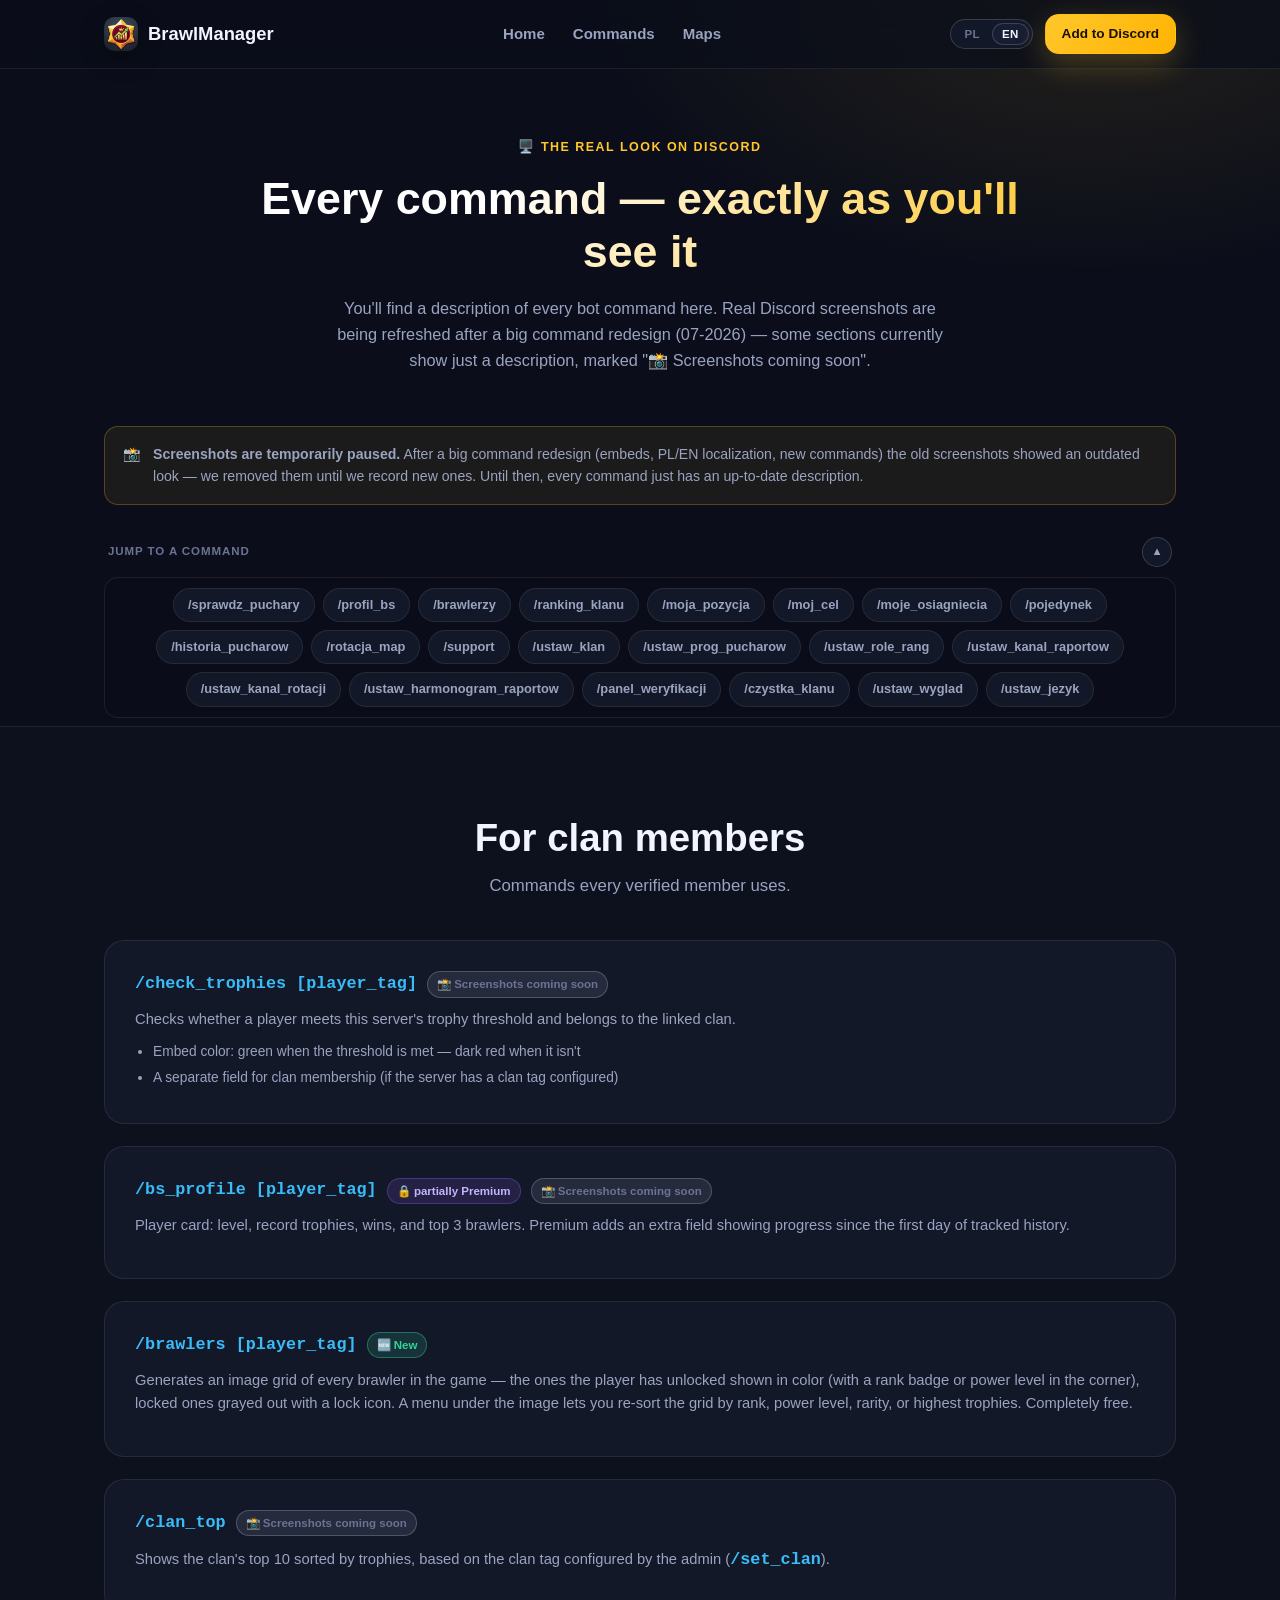
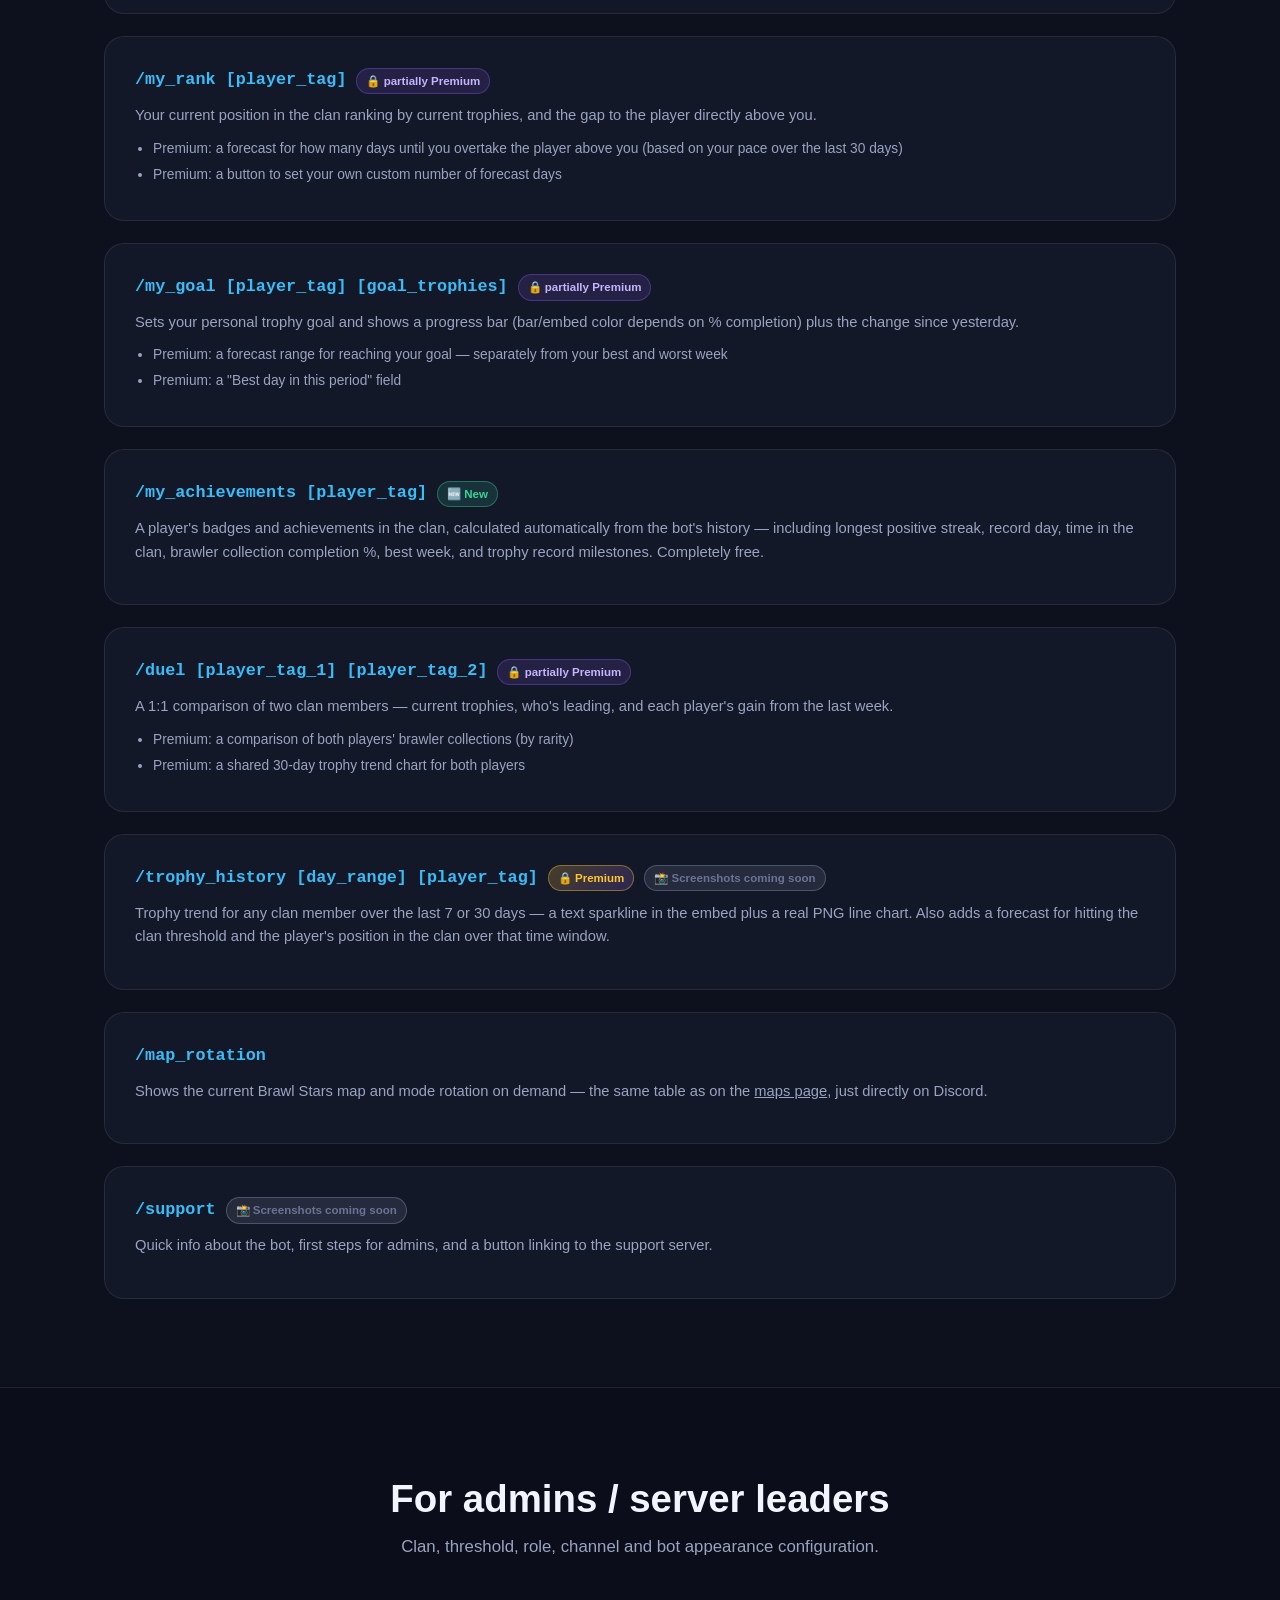
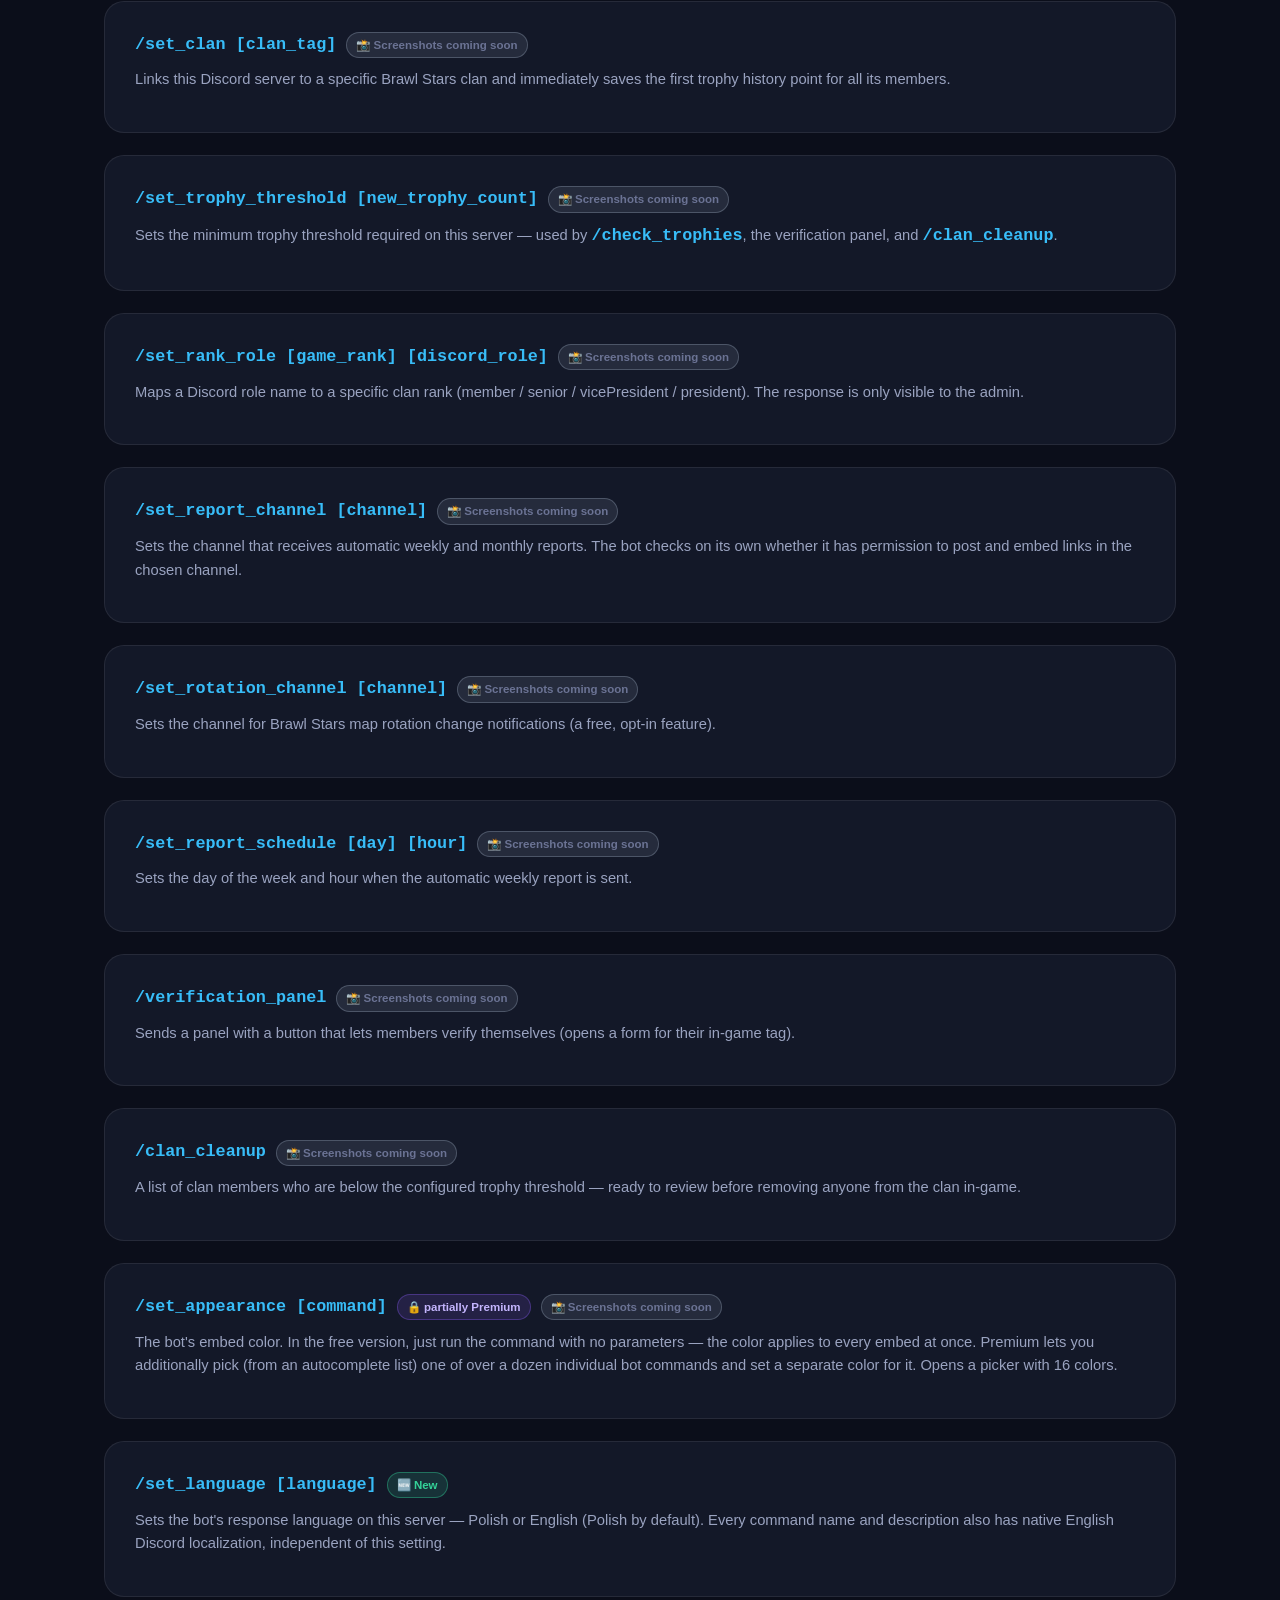
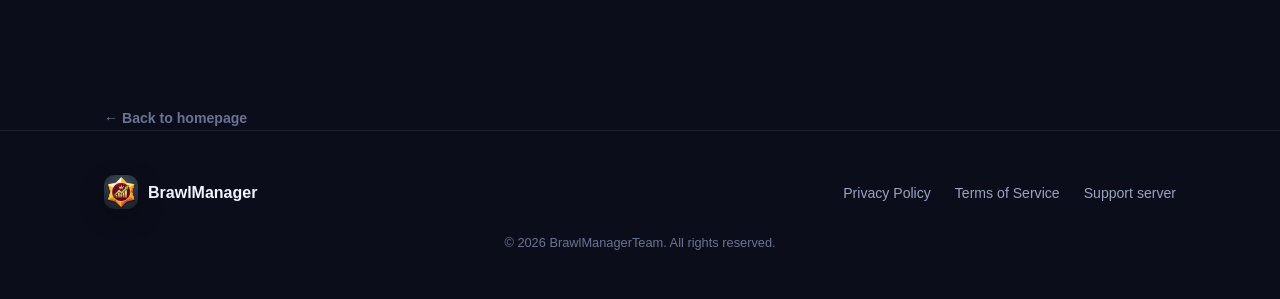
==== Commands/index.html @ 25bfc706 "Realne, osobno nawigowalne URL-e PL/EN dla Komendy/Mapy (/Commands, /Maps) - assets/i18n.js: init() " ====
<!DOCTYPE html>
<html lang="en">
<head>
    <meta charset="UTF-8">
    <meta name="viewport" content="width=device-width, initial-scale=1.0">
    <title>All commands with visuals — BrawlManager</title>
    <meta name="description" content="Full list of BrawlManager commands (for members and admins), with an accurate look at how the bot responds on Discord.">
    <link rel="icon" type="image/png" href="/assets/logo.png">
    <link rel="stylesheet" href="/assets/style.css">
</head>
<body>
<!-- English URL for the Komendy page - same markup/dictionary/logic as
     /Komendy/, both imported from assets/komendy-page.js (see the comment
     at the top of that file for why this isn't a duplicated copy). -->
<script src="/assets/script.js"></script>
<script src="/assets/i18n.js"></script>
<script src="/assets/komendy-page.js"></script>
<script>
  BM_KOMENDY_PAGE.mount({
    forcedLang: "en",
    urlPair: { pl: "/Komendy/", en: "/Commands/" },
  });
</script>
</body>
</html>
---- assets/style.css ----
/* BrawlManager — landing page
   Branding własny (nie kopia brawlify.com / Discorda) — ciemny motyw, akcenty
   złota + fioletu, inspirowane paletą Brawl Stars, ale własny układ i typografia. */

:root {
  --bg: #0b0e1a;
  --bg-alt: #10142450;
  --panel: #131828;
  --panel-2: #171d33;
  --border: rgba(255, 255, 255, 0.08);
  --border-strong: rgba(255, 255, 255, 0.16);
  --text: #f2f4ff;
  --text-muted: #9aa3c0;
  --text-faint: #6b7394;
  --gold: #ffc72c;
  --gold-strong: #ffb300;
  --purple: #8b5cf6;
  --purple-strong: #7c3aed;
  --blue: #38bdf8;
  --green: #34d399;
  --red: #f87171;
  --radius-lg: 20px;
  --radius-md: 14px;
  --radius-sm: 9px;
  --shadow-lg: 0 20px 60px rgba(0, 0, 0, 0.45);
  --shadow-sm: 0 8px 24px rgba(0, 0, 0, 0.3);
  --max-width: 1120px;
}

* {
  box-sizing: border-box;
}

html {
  scroll-behavior: smooth;
}

body {
  margin: 0;
  background: var(--bg);
  background-image:
    radial-gradient(1200px 600px at 15% -10%, rgba(139, 92, 246, 0.16), transparent 60%),
    radial-gradient(900px 500px at 85% 0%, rgba(255, 199, 44, 0.10), transparent 55%);
  color: var(--text);
  font-family: "Segoe UI", -apple-system, BlinkMacSystemFont, Roboto, Helvetica, Arial, sans-serif;
  line-height: 1.6;
  overflow-x: hidden;
}

img {
  max-width: 100%;
}

a {
  color: inherit;
}

.container {
  max-width: var(--max-width);
  margin: 0 auto;
  padding: 0 24px;
}

.eyebrow {
  display: inline-flex;
  align-items: center;
  gap: 8px;
  font-size: 0.78rem;
  font-weight: 700;
  letter-spacing: 0.12em;
  text-transform: uppercase;
  color: var(--gold);
  margin-bottom: 14px;
}

h1, h2, h3, h4 {
  font-weight: 800;
  line-height: 1.2;
  margin: 0 0 12px;
}

h2.section-title {
  font-size: clamp(1.7rem, 3.2vw, 2.4rem);
}

.section-lede {
  color: var(--text-muted);
  font-size: 1.05rem;
  max-width: 640px;
  margin: 0 0 40px;
}

.section-head {
  text-align: center;
  margin: 0 auto 8px;
}

.section-head .section-lede {
  margin-left: auto;
  margin-right: auto;
}

code, .mono {
  font-family: "Cascadia Code", "Consolas", "SFMono-Regular", Menlo, monospace;
}

/* ---------- NAVBAR ---------- */

.navbar {
  position: sticky;
  top: 0;
  z-index: 50;
  backdrop-filter: blur(14px);
  background: rgba(11, 14, 26, 0.72);
  border-bottom: 1px solid var(--border);
}

.navbar-inner {
  display: flex;
  align-items: center;
  justify-content: space-between;
  padding: 14px 24px;
  max-width: var(--max-width);
  margin: 0 auto;
}

.brand {
  display: flex;
  align-items: center;
  gap: 10px;
  font-weight: 800;
  font-size: 1.15rem;
  text-decoration: none;
  color: var(--text);
}

.brand-mark {
  width: 34px;
  height: 34px;
  border-radius: 10px;
  display: block;
  object-fit: cover;
  box-shadow: var(--shadow-sm);
}

.nav-links {
  display: flex;
  gap: 28px;
  list-style: none;
  margin: 0;
  padding: 0;
}

.nav-links a {
  text-decoration: none;
  color: var(--text-muted);
  font-size: 0.94rem;
  font-weight: 600;
  transition: color 0.15s ease;
}

.nav-links a:hover {
  color: var(--text);
}

.nav-cta {
  display: flex;
  align-items: center;
  gap: 12px;
}

.nav-toggle {
  display: none;
  background: none;
  border: 1px solid var(--border-strong);
  border-radius: var(--radius-sm);
  color: var(--text);
  width: 40px;
  height: 40px;
  font-size: 1.1rem;
  cursor: pointer;
}

/* ---------- LANG SWITCH (PL/EN) ---------- */
/* Cichy, neutralny segmented control - żadnego akcentowego koloru, żeby nie
   konkurował wzrokiem z .btn-primary ("Dodaj do Discorda") tuż obok, zgodnie z
   zasadą "jeden akcent, użyty oszczędnie". Ten sam język wizualny co pigułki
   .command-nav (var(--panel)/var(--border-strong), radius 999px). */
.lang-switch {
  display: flex;
  align-items: center;
  gap: 2px;
  background: var(--panel);
  border: 1px solid var(--border-strong);
  border-radius: 999px;
  padding: 3px;
  flex-shrink: 0;
}

.lang-switch-btn {
  border: none;
  background: transparent;
  color: var(--text-faint);
  font-size: 0.72rem;
  font-weight: 700;
  letter-spacing: 0.03em;
  padding: 5px 10px;
  border-radius: 999px;
  cursor: pointer;
  transition: background 0.15s ease, color 0.15s ease;
}

.lang-switch-btn:hover {
  color: var(--text);
}

.lang-switch-btn.is-active {
  background: var(--panel-2);
  color: var(--text);
  box-shadow: inset 0 0 0 1px var(--border-strong);
}

/* ---------- BUTTONS ---------- */

.btn {
  display: inline-flex;
  align-items: center;
  justify-content: center;
  gap: 8px;
  padding: 12px 22px;
  border-radius: var(--radius-md);
  font-weight: 700;
  font-size: 0.95rem;
  text-decoration: none;
  border: 1px solid transparent;
  cursor: pointer;
  transition: transform 0.15s ease, box-shadow 0.15s ease, background 0.15s ease;
  white-space: nowrap;
}

.btn:active {
  transform: translateY(1px);
}

.btn-primary {
  background: linear-gradient(135deg, var(--gold), var(--gold-strong));
  color: #1a1200;
  box-shadow: 0 10px 30px rgba(255, 199, 44, 0.25);
}

.btn-primary:hover {
  box-shadow: 0 14px 36px rgba(255, 199, 44, 0.35);
  transform: translateY(-1px);
}

.btn-secondary {
  background: rgba(139, 92, 246, 0.12);
  color: var(--text);
  border-color: rgba(139, 92, 246, 0.4);
}

.btn-secondary:hover {
  background: rgba(139, 92, 246, 0.2);
  transform: translateY(-1px);
}

.btn-ghost {
  background: transparent;
  color: var(--text-muted);
  border-color: var(--border-strong);
  font-size: 0.85rem;
  padding: 8px 16px;
}

.btn-small {
  padding: 8px 16px;
  font-size: 0.85rem;
}

.btn-block {
  width: 100%;
}

/* ---------- HERO ---------- */

.hero {
  padding: 92px 0 80px;
  text-align: center;
}

.hero h1 {
  font-size: clamp(2.1rem, 5vw, 3.4rem);
  margin: 0 auto 18px;
  max-width: 780px;
  background: linear-gradient(135deg, #ffffff 30%, var(--gold) 100%);
  -webkit-background-clip: text;
  background-clip: text;
  color: transparent;
}

.hero p.tagline {
  font-size: clamp(1.05rem, 2vw, 1.3rem);
  color: var(--text-muted);
  max-width: 620px;
  margin: 0 auto 36px;
}

.hero-actions {
  display: flex;
  gap: 16px;
  justify-content: center;
  flex-wrap: wrap;
  margin-bottom: 20px;
}

.hero-note {
  font-size: 0.82rem;
  color: var(--text-faint);
}

.hero-note a {
  color: var(--text-faint);
  text-decoration: underline;
}

/* ---------- SECTIONS (generic) ---------- */

section {
  padding: 88px 0;
}

section.alt {
  background: var(--bg-alt);
  border-top: 1px solid var(--border);
  border-bottom: 1px solid var(--border);
}

/* ---------- FEATURES ---------- */

.features-grid {
  display: grid;
  grid-template-columns: repeat(3, 1fr);
  gap: 20px;
}

.feature-card {
  background: var(--panel);
  border: 1px solid var(--border);
  border-radius: var(--radius-lg);
  padding: 26px 24px;
  transition: transform 0.15s ease, border-color 0.15s ease;
}

.feature-card:hover {
  transform: translateY(-3px);
  border-color: var(--border-strong);
}

.feature-icon {
  width: 46px;
  height: 46px;
  border-radius: 12px;
  display: grid;
  place-items: center;
  font-size: 1.3rem;
  margin-bottom: 16px;
  background: rgba(255, 199, 44, 0.12);
}

.feature-card.is-premium .feature-icon {
  background: linear-gradient(135deg, rgba(255, 199, 44, 0.25), rgba(139, 92, 246, 0.25));
}

.feature-card h3 {
  font-size: 1.05rem;
  margin-bottom: 8px;
}

.feature-card p {
  color: var(--text-muted);
  font-size: 0.92rem;
  margin: 0;
}

.badge {
  display: inline-flex;
  align-items: center;
  gap: 4px;
  font-size: 0.72rem;
  font-weight: 700;
  padding: 3px 9px;
  border-radius: 999px;
  background: linear-gradient(135deg, rgba(255, 199, 44, 0.22), rgba(139, 92, 246, 0.22));
  border: 1px solid rgba(255, 199, 44, 0.4);
  color: var(--gold);
  white-space: nowrap;
}

.badge-partial {
  background: rgba(139, 92, 246, 0.14);
  border-color: rgba(139, 92, 246, 0.35);
  color: #c4b5fd;
}

.badge-new {
  background: rgba(52, 211, 153, 0.14);
  border-color: rgba(52, 211, 153, 0.4);
  color: var(--green);
}

/* Marks a command-block whose Discord screenshots are stale (pre-redesign UI)
   and were pulled pending a fresh capture - see .command-block--text-only,
   used together on the same blocks (2026-07-22 screenshot removal pass). */
.badge-pending {
  background: rgba(148, 163, 184, 0.14);
  border-color: rgba(148, 163, 184, 0.35);
  color: var(--text-faint);
}

/* ---------- COMMANDS ---------- */

.commands-grid {
  display: grid;
  grid-template-columns: 1fr 1fr;
  gap: 28px;
}

.commands-col h3 {
  font-size: 1rem;
  text-transform: uppercase;
  letter-spacing: 0.06em;
  color: var(--text-faint);
  margin-bottom: 18px;
}

.command-item {
  display: flex;
  justify-content: space-between;
  align-items: flex-start;
  gap: 14px;
  padding: 16px 0;
  border-top: 1px solid var(--border);
}

.command-item:first-of-type {
  border-top: none;
}

.command-main code {
  font-weight: 700;
  color: var(--blue);
  font-size: 0.95rem;
}

.command-main p {
  margin: 6px 0 0;
  color: var(--text-muted);
  font-size: 0.88rem;
  max-width: 380px;
}

/* ---------- ROTATION ---------- */

.rotation-layout {
  display: grid;
  grid-template-columns: 1.05fr 0.95fr;
  gap: 48px;
  align-items: center;
}

.rotation-copy p {
  color: var(--text-muted);
  margin-bottom: 16px;
}

.rotation-points {
  list-style: none;
  margin: 24px 0 0;
  padding: 0;
  display: grid;
  gap: 14px;
}

.rotation-points li {
  display: flex;
  gap: 12px;
  align-items: flex-start;
  font-size: 0.94rem;
  color: var(--text);
}

.rotation-points .dot {
  flex: 0 0 auto;
  width: 22px;
  height: 22px;
  border-radius: 50%;
  background: rgba(56, 189, 248, 0.15);
  color: var(--blue);
  display: grid;
  place-items: center;
  font-size: 0.75rem;
  margin-top: 2px;
}

/* Real Discord screenshot of a "rotation changed" notification (replaces the
   old CSS-only mockup with invented Polish map names). Reuses .command-screenshot
   (defined further down, shared with komendy.html) for the image treatment
   itself; this card just centers it and adds a caption underneath. */
.rotation-screenshot-card {
  display: flex;
  flex-direction: column;
  align-items: center;
  gap: 10px;
}

.rotation-screenshot {
  max-width: 420px;
}

.rotation-screenshot-sub {
  color: var(--text-faint);
  font-size: 0.8rem;
  text-align: center;
}

/* ---------- PREMIUM ---------- */

.premium-table-wrap {
  overflow-x: auto;
  border-radius: var(--radius-lg);
  border: 1px solid var(--border);
}

table.premium-table {
  width: 100%;
  border-collapse: collapse;
  min-width: 640px;
}

.premium-table thead th {
  text-align: left;
  padding: 18px 20px;
  font-size: 0.85rem;
  text-transform: uppercase;
  letter-spacing: 0.05em;
  color: var(--text-faint);
  background: var(--panel-2);
}

.premium-table thead th.col-premium {
  color: var(--gold);
}

.premium-table td {
  padding: 20px;
  border-top: 1px solid var(--border);
  vertical-align: top;
  font-size: 0.92rem;
}

.premium-table td.feature-name {
  font-weight: 700;
  color: var(--text);
  width: 26%;
}

.premium-table td.feature-name span {
  display: block;
  font-weight: 400;
  color: var(--text-faint);
  font-size: 0.78rem;
  margin-top: 4px;
}

.premium-table tbody tr:nth-child(odd) td {
  background: rgba(255, 255, 255, 0.015);
}

.premium-table td ul {
  margin: 0;
  padding-left: 18px;
  color: var(--text-muted);
}

.premium-table td ul li {
  margin-bottom: 4px;
}

.premium-cta {
  margin-top: 28px;
  background: rgba(255, 199, 44, 0.08);
  border: 1px solid rgba(255, 199, 44, 0.3);
  border-radius: var(--radius-md);
  padding: 32px 24px;
  text-align: center;
}

.premium-cta-title {
  margin: 0 0 10px;
  font-size: 1.5rem;
  color: var(--text);
}

.premium-cta-lede {
  margin: 0 auto 22px;
  max-width: 480px;
  color: var(--text-muted);
  font-size: 0.95rem;
}

/* ---------- ONBOARDING ---------- */

.steps {
  display: grid;
  grid-template-columns: repeat(5, 1fr);
  gap: 16px;
  counter-reset: step;
}

.step {
  background: var(--panel);
  border: 1px solid var(--border);
  border-radius: var(--radius-md);
  padding: 22px 18px;
  position: relative;
}

.step-number {
  width: 30px;
  height: 30px;
  border-radius: 50%;
  background: linear-gradient(135deg, var(--gold), var(--purple));
  color: #14101f;
  font-weight: 800;
  display: grid;
  place-items: center;
  font-size: 0.9rem;
  margin-bottom: 14px;
}

.step code {
  display: block;
  color: var(--blue);
  font-weight: 700;
  font-size: 0.88rem;
  margin-bottom: 6px;
  word-break: break-word;
}

.step p {
  margin: 0;
  color: var(--text-muted);
  font-size: 0.82rem;
}

.step-optional {
  display: inline-block;
  margin-top: 8px;
  font-size: 0.68rem;
  color: var(--text-faint);
  border: 1px dashed var(--border-strong);
  border-radius: 999px;
  padding: 2px 8px;
}

.steps-arrow {
  display: none;
}

/* ---------- CTA BAND ---------- */

.cta-band {
  text-align: center;
  padding: 80px 0;
}

.cta-band h2 {
  font-size: clamp(1.6rem, 3vw, 2.1rem);
}

.cta-band p {
  color: var(--text-muted);
  max-width: 520px;
  margin: 0 auto 30px;
}

.cta-actions {
  display: flex;
  gap: 16px;
  justify-content: center;
  flex-wrap: wrap;
}

/* ---------- FOOTER ---------- */

footer.site-footer {
  border-top: 1px solid var(--border);
  padding: 44px 0 32px;
}

.footer-inner {
  display: flex;
  justify-content: space-between;
  align-items: center;
  flex-wrap: wrap;
  gap: 20px;
}

.footer-brand {
  display: flex;
  align-items: center;
  gap: 10px;
  font-weight: 700;
}

.footer-links {
  display: flex;
  gap: 24px;
  list-style: none;
  padding: 0;
  margin: 0;
  flex-wrap: wrap;
}

.footer-links a {
  text-decoration: none;
  color: var(--text-muted);
  font-size: 0.88rem;
}

.footer-links a:hover {
  color: var(--text);
}

.footer-copy {
  color: var(--text-faint);
  font-size: 0.8rem;
  margin-top: 24px;
  text-align: center;
}

/* ---------- RESPONSIVE ---------- */

@media (max-width: 900px) {
  .features-grid {
    grid-template-columns: repeat(2, 1fr);
  }

  .commands-grid {
    grid-template-columns: 1fr;
    gap: 8px;
  }

  .rotation-layout {
    grid-template-columns: 1fr;
  }

  .steps {
    grid-template-columns: repeat(2, 1fr);
  }
}

@media (max-width: 720px) {
  .nav-links {
    position: absolute;
    top: 100%;
    left: 0;
    right: 0;
    background: var(--bg);
    border-bottom: 1px solid var(--border);
    flex-direction: column;
    padding: 18px 24px;
    display: none;
    gap: 18px;
  }

  .nav-links.is-open {
    display: flex;
  }

  .nav-toggle {
    display: inline-flex;
    align-items: center;
    justify-content: center;
  }

  .nav-cta .btn-secondary-label {
    display: none;
  }

  .nav-cta {
    gap: 8px;
  }

  section {
    padding: 64px 0;
  }

  .hero {
    padding: 56px 0 56px;
  }
}

/* Belka nawigacji robi się ciasna poniżej ~400px (lang-switch + przycisk
   Discorda + hamburger razem) - lekko kurczymy przycisk CTA i przełącznik
   języka, zamiast chować którykolwiek z nich. */
@media (max-width: 400px) {
  .nav-cta .btn.btn-small {
    padding: 7px 10px;
    font-size: 0.78rem;
  }

  .lang-switch-btn {
    padding: 4px 8px;
    font-size: 0.68rem;
  }
}

@media (max-width: 560px) {
  .features-grid {
    grid-template-columns: 1fr;
  }

  .steps {
    grid-template-columns: 1fr;
  }

  .footer-inner {
    flex-direction: column;
    align-items: flex-start;
  }

  .premium-cta {
    padding: 26px 18px;
  }
}

/* ---------- SUBPAGE HERO (komendy.html / rotacja-map.html) ---------- */

.page-hero {
  padding: 64px 0 20px;
  text-align: center;
}

.page-hero h1 {
  font-size: clamp(1.9rem, 4vw, 2.8rem);
  max-width: 760px;
  margin: 0 auto 16px;
  background: linear-gradient(135deg, #ffffff 30%, var(--gold) 100%);
  -webkit-background-clip: text;
  background-clip: text;
  color: transparent;
}

.page-hero p {
  color: var(--text-muted);
  max-width: 620px;
  margin: 0 auto;
  font-size: 1.02rem;
}

.back-link {
  display: inline-flex;
  align-items: center;
  gap: 6px;
  margin-top: 22px;
  color: var(--text-faint);
  text-decoration: none;
  font-size: 0.88rem;
  font-weight: 600;
}

.back-link:hover {
  color: var(--text);
}

.info-note {
  display: flex;
  align-items: flex-start;
  gap: 12px;
  background: rgba(255, 199, 44, 0.07);
  border: 1px solid rgba(255, 199, 44, 0.25);
  border-radius: var(--radius-md);
  padding: 16px 18px;
  font-size: 0.88rem;
  color: var(--text-muted);
  margin-top: 32px;
}

/* ---------- COMMAND SHOWCASE (komendy.html) ---------- */

/* Sticky lives on the WRAPPER (.container instance around .command-nav), not on
   .command-nav itself. Reason (found via a real Playwright scroll test, not just
   reading CSS): a sticky element's containing block for offset purposes is its
   DIRECT parent's box (same rule as position:relative), not any further-out
   ancestor. .command-nav's direct parent used to be a bare <div class="container">
   containing nothing but the nav itself, so that box was only ever as tall as the
   nav — zero room to stick, so it behaved exactly like position:static (confirmed:
   with sticky on .command-nav, scrolling 1500px moved it to y=-1100 instead of
   clamping at top:63px). Moving position:sticky to this wrapper instead means ITS
   direct parent is .command-nav-stick-area (see komendy.html), which spans the
   full height of all the command sections — giving it real room to stay pinned.
   Confirmed with the same Playwright test: nav now clamps at y=63 from scroll
   500px all the way to scroll 5000px, matching .navbar's always-visible behavior. */
.command-nav-container {
  position: sticky;
  /* 63px = wysokość .navbar (padding 14px*2 + logo 34px + border 1px) -
     pasek komend dokuje się tuż pod głównym navbarem, bez szczeliny/nakładania. */
  top: 63px;
  z-index: 40;
}

/* Zwijana belka pigułek (2026-07-22) - .command-nav-header (etykieta + strzałka)
   zostaje ZAWSZE widoczna (poza animowanym .command-nav-collapsible), więc pasek
   po zwinięciu ściąga się do samego cienkiego nagłówka zamiast znikać całkowicie. */
.command-nav-header {
  display: flex;
  align-items: center;
  justify-content: space-between;
  gap: 12px;
  margin-top: 32px;
  padding: 0 4px;
}

.command-nav-header-label {
  font-size: 0.72rem;
  font-weight: 700;
  letter-spacing: 0.08em;
  text-transform: uppercase;
  color: var(--text-faint);
}

.command-nav-toggle-btn {
  display: inline-flex;
  align-items: center;
  justify-content: center;
  width: 30px;
  height: 30px;
  flex-shrink: 0;
  border-radius: 999px;
  border: 1px solid var(--border-strong);
  background: var(--panel);
  color: var(--text-muted);
  cursor: pointer;
  transition: color 0.15s ease, background 0.15s ease, border-color 0.15s ease;
}

.command-nav-toggle-btn:hover,
.command-nav-toggle-btn:focus-visible {
  color: var(--text);
  background: var(--panel-2);
  border-color: var(--border-strong);
  outline: none;
}

.command-nav-toggle-icon {
  display: inline-block;
  font-size: 0.7rem;
  line-height: 1;
  transition: transform 0.25s ease;
}

/* Strzałka obraca się 180° zamiast podmiany glifu - jeden mniej ruchomy
   element do synchronizowania ze stanem aria-expanded. */
.command-nav-toggle-btn[aria-expanded="false"] .command-nav-toggle-icon {
  transform: rotate(180deg);
}

/* max-height animowany z JS (patrz script.js) na WYLICZONY scrollHeight, nie stałą
   wartość - inaczej przy różnej liczbie zawiniętych wierszy (różne szerokości
   ekranu) albo tranzycja byłaby za wolna/za szybka względem realnej wysokości. */
.command-nav-collapsible {
  overflow: hidden;
  transition: max-height 0.3s ease;
}

.command-nav {
  display: flex;
  flex-wrap: wrap;
  gap: 8px;
  justify-content: center;
  margin: 10px 0 8px;
  padding: 10px 12px;
  background: rgba(11, 14, 26, 0.85);
  backdrop-filter: blur(14px);
  border-radius: 14px;
  border: 1px solid var(--border);
}

.command-nav a {
  text-decoration: none;
  color: var(--text-muted);
  background: var(--panel);
  border: 1px solid var(--border);
  border-radius: 999px;
  padding: 6px 14px;
  font-size: 0.8rem;
  font-weight: 600;
}

.command-nav a:hover {
  color: var(--text);
  border-color: var(--border-strong);
}

.command-showcase {
  display: grid;
  gap: 22px;
  margin-top: 26px;
}

.command-block {
  display: grid;
  grid-template-columns: 0.9fr 1.1fr;
  gap: 32px;
  align-items: center;
  background: var(--panel);
  border: 1px solid var(--border);
  border-radius: var(--radius-lg);
  padding: 30px;
  scroll-margin-top: 90px;
}

.command-block-copy .command-tag {
  display: flex;
  align-items: center;
  gap: 10px;
  flex-wrap: wrap;
  margin-bottom: 10px;
}

.command-block-copy code {
  color: var(--blue);
  font-weight: 700;
  font-size: 1.05rem;
}

.command-block-copy h3 {
  font-size: 0.78rem;
  text-transform: uppercase;
  letter-spacing: 0.06em;
  color: var(--text-faint);
  margin: 0 0 4px;
}

.command-block-copy p {
  color: var(--text-muted);
  font-size: 0.92rem;
  margin: 0 0 10px;
}

.command-block-copy ul {
  margin: 0;
  padding-left: 18px;
  color: var(--text-muted);
  font-size: 0.86rem;
}

.command-block-copy ul li {
  margin-bottom: 4px;
}

/* Real Discord screenshot for a command's output (replaces the old CSS mockups).
   Clickable (opens #command-lightbox, see inline script at the bottom of
   komendy.html) — cursor/hover/focus mirror .map-thumb on rotacja-map.html so
   the "this is enlargeable" affordance feels consistent across the site. */
.command-screenshot {
  display: block;
  width: 100%;
  max-width: 460px;
  border-radius: var(--radius-md);
  border: 1px solid var(--border);
  box-shadow: var(--shadow-lg);
  cursor: pointer;
  transition: transform 0.15s ease, border-color 0.15s ease;
}

.command-screenshot:hover,
.command-screenshot:focus-visible {
  transform: scale(1.015);
  border-color: var(--border-strong);
  outline: none;
}

/* Usage screenshot stacked above the result screenshot within the same command-block. */
.command-screenshot-usage {
  margin-bottom: 16px;
}

/* Side-by-side layout for commands with two screenshot variants (e.g. /historia, /czystka) */
.command-screenshot-group {
  display: flex;
  flex-wrap: wrap;
  gap: 20px;
}

.command-screenshot-item {
  flex: 1 1 220px;
  min-width: 0;
}

.command-screenshot-item .command-screenshot {
  max-width: 100%;
}

.command-screenshot-caption {
  font-size: 0.76rem;
  font-weight: 700;
  text-transform: uppercase;
  letter-spacing: 0.05em;
  color: var(--text-faint);
  margin-bottom: 8px;
}

.badge-free {
  background: rgba(52, 211, 153, 0.14);
  border-color: rgba(52, 211, 153, 0.4);
  color: var(--green);
}

@media (max-width: 900px) {
  .command-block {
    grid-template-columns: 1fr;
  }
}

/* Text-only command block (no screenshot yet available) - copy spans the full
   width instead of leaving the screenshot column empty. Used for commands
   added after the last screenshot pass (see brawlmanager-zmiany.md, 2026-07-20/21
   round) until real Discord screenshots exist for them. */
.command-block--text-only {
  grid-template-columns: 1fr;
}

/* ---------- COMMAND LIGHTBOX (komendy.html) ----------
   Deliberately a separate, analogous ruleset to .map-lightbox below, not a
   shared one — see the HTML comment next to #command-lightbox in komendy.html
   for why. Visually identical to .map-lightbox on purpose (same design
   language for "click to enlarge" across the site), just under its own class
   names so the two pages' lightboxes stay fully independent. */

.command-lightbox {
  position: fixed;
  inset: 0;
  z-index: 200;
  display: flex;
  align-items: center;
  justify-content: center;
  padding: 24px;
  background: rgba(5, 6, 14, 0.86);
  backdrop-filter: blur(6px);
}

.command-lightbox[hidden] {
  display: none;
}

.command-lightbox-inner {
  max-width: min(720px, 92vw);
  text-align: center;
}

.command-lightbox-inner img {
  max-width: 100%;
  max-height: 84vh;
  border-radius: var(--radius-lg);
  border: 1px solid var(--border-strong);
  box-shadow: var(--shadow-lg);
  background: var(--panel-2);
  cursor: default;
}

.command-lightbox-caption {
  margin: 16px 0 0;
  font-weight: 700;
  font-size: 1.05rem;
  color: var(--text);
}

.command-lightbox-close {
  position: absolute;
  top: 22px;
  right: 24px;
  width: 42px;
  height: 42px;
  border-radius: 50%;
  border: 1px solid var(--border-strong);
  background: var(--panel);
  color: var(--text);
  font-size: 1.1rem;
  cursor: pointer;
  display: grid;
  place-items: center;
  transition: background 0.15s ease;
}

.command-lightbox-close:hover,
.command-lightbox-close:focus-visible {
  background: var(--panel-2);
}

/* ---------- FULL MAP ROTATION TABLE (rotacja-map.html) ---------- */

.rotation-table-wrap {
  overflow-x: auto;
  border-radius: var(--radius-lg);
  border: 1px solid var(--border);
  margin-top: 8px;
}

table.rotation-full-table {
  width: 100%;
  border-collapse: collapse;
  min-width: 640px;
}

.rotation-full-table thead th {
  text-align: left;
  padding: 16px 18px;
  font-size: 0.78rem;
  text-transform: uppercase;
  letter-spacing: 0.05em;
  color: var(--text-faint);
  background: var(--panel-2);
}

.rotation-full-table td {
  padding: 16px 18px;
  border-top: 1px solid var(--border);
  font-size: 0.92rem;
  vertical-align: middle;
}

.rotation-full-table td.mode-cell {
  font-weight: 700;
}

.rotation-full-table td.old-map {
  color: var(--text-faint);
}

.rotation-full-table td.current-map {
  color: var(--green);
  font-weight: 700;
}

.rotation-full-table td.countdown {
  color: var(--text-muted);
  font-variant-numeric: tabular-nums;
}

.rotation-status {
  text-align: center;
  color: var(--text-muted);
  padding: 40px 20px;
}

/* Mode icon (in game mode column) - grafika z Brawl Stars via Brawlify CDN,
   patrz info-note na rotacja-map.html po źródło/licencję. */
.mode-cell-inner {
  display: flex;
  align-items: center;
  gap: 10px;
}

.mode-icon {
  width: 30px;
  height: 30px;
  border-radius: 8px;
  object-fit: cover;
  background: var(--panel-2);
  flex: 0 0 auto;
}

/* Map preview (ostatnia/aktualna mapa) - miniatura + nazwa obok siebie,
   miniatura znika sama (onerror w JS) jeśli Brawlify nie ma jeszcze danej
   mapy skatalogowanej - zostaje sama nazwa, spójnie z resztą tabeli. */
.map-cell {
  display: flex;
  align-items: center;
  gap: 10px;
}

.map-thumb {
  width: 52px;
  height: 52px;
  border-radius: var(--radius-sm);
  object-fit: cover;
  border: 1px solid var(--border);
  background: var(--panel-2);
  flex: 0 0 auto;
  cursor: pointer;
  transition: transform 0.15s ease, border-color 0.15s ease;
}

.map-thumb:hover,
.map-thumb:focus-visible {
  transform: scale(1.08);
  border-color: var(--border-strong);
  outline: none;
}

.map-name {
  line-height: 1.3;
}

@media (max-width: 560px) {
  .map-thumb {
    width: 40px;
    height: 40px;
  }

  .mode-icon {
    width: 24px;
    height: 24px;
  }
}

/* ---------- MAP LIGHTBOX (rotacja-map.html) ---------- */

.map-lightbox {
  position: fixed;
  inset: 0;
  z-index: 200;
  display: flex;
  align-items: center;
  justify-content: center;
  padding: 24px;
  background: rgba(5, 6, 14, 0.86);
  backdrop-filter: blur(6px);
}

.map-lightbox[hidden] {
  display: none;
}

.map-lightbox-inner {
  max-width: min(560px, 92vw);
  text-align: center;
}

.map-lightbox-inner img {
  max-width: 100%;
  max-height: 72vh;
  border-radius: var(--radius-lg);
  border: 1px solid var(--border-strong);
  box-shadow: var(--shadow-lg);
  background: var(--panel-2);
}

.map-lightbox-caption {
  margin: 16px 0 0;
  font-weight: 700;
  font-size: 1.05rem;
  color: var(--text);
}

.map-lightbox-close {
  position: absolute;
  top: 22px;
  right: 24px;
  width: 42px;
  height: 42px;
  border-radius: 50%;
  border: 1px solid var(--border-strong);
  background: var(--panel);
  color: var(--text);
  font-size: 1.1rem;
  cursor: pointer;
  display: grid;
  place-items: center;
  transition: background 0.15s ease;
}

.map-lightbox-close:hover,
.map-lightbox-close:focus-visible {
  background: var(--panel-2);
}
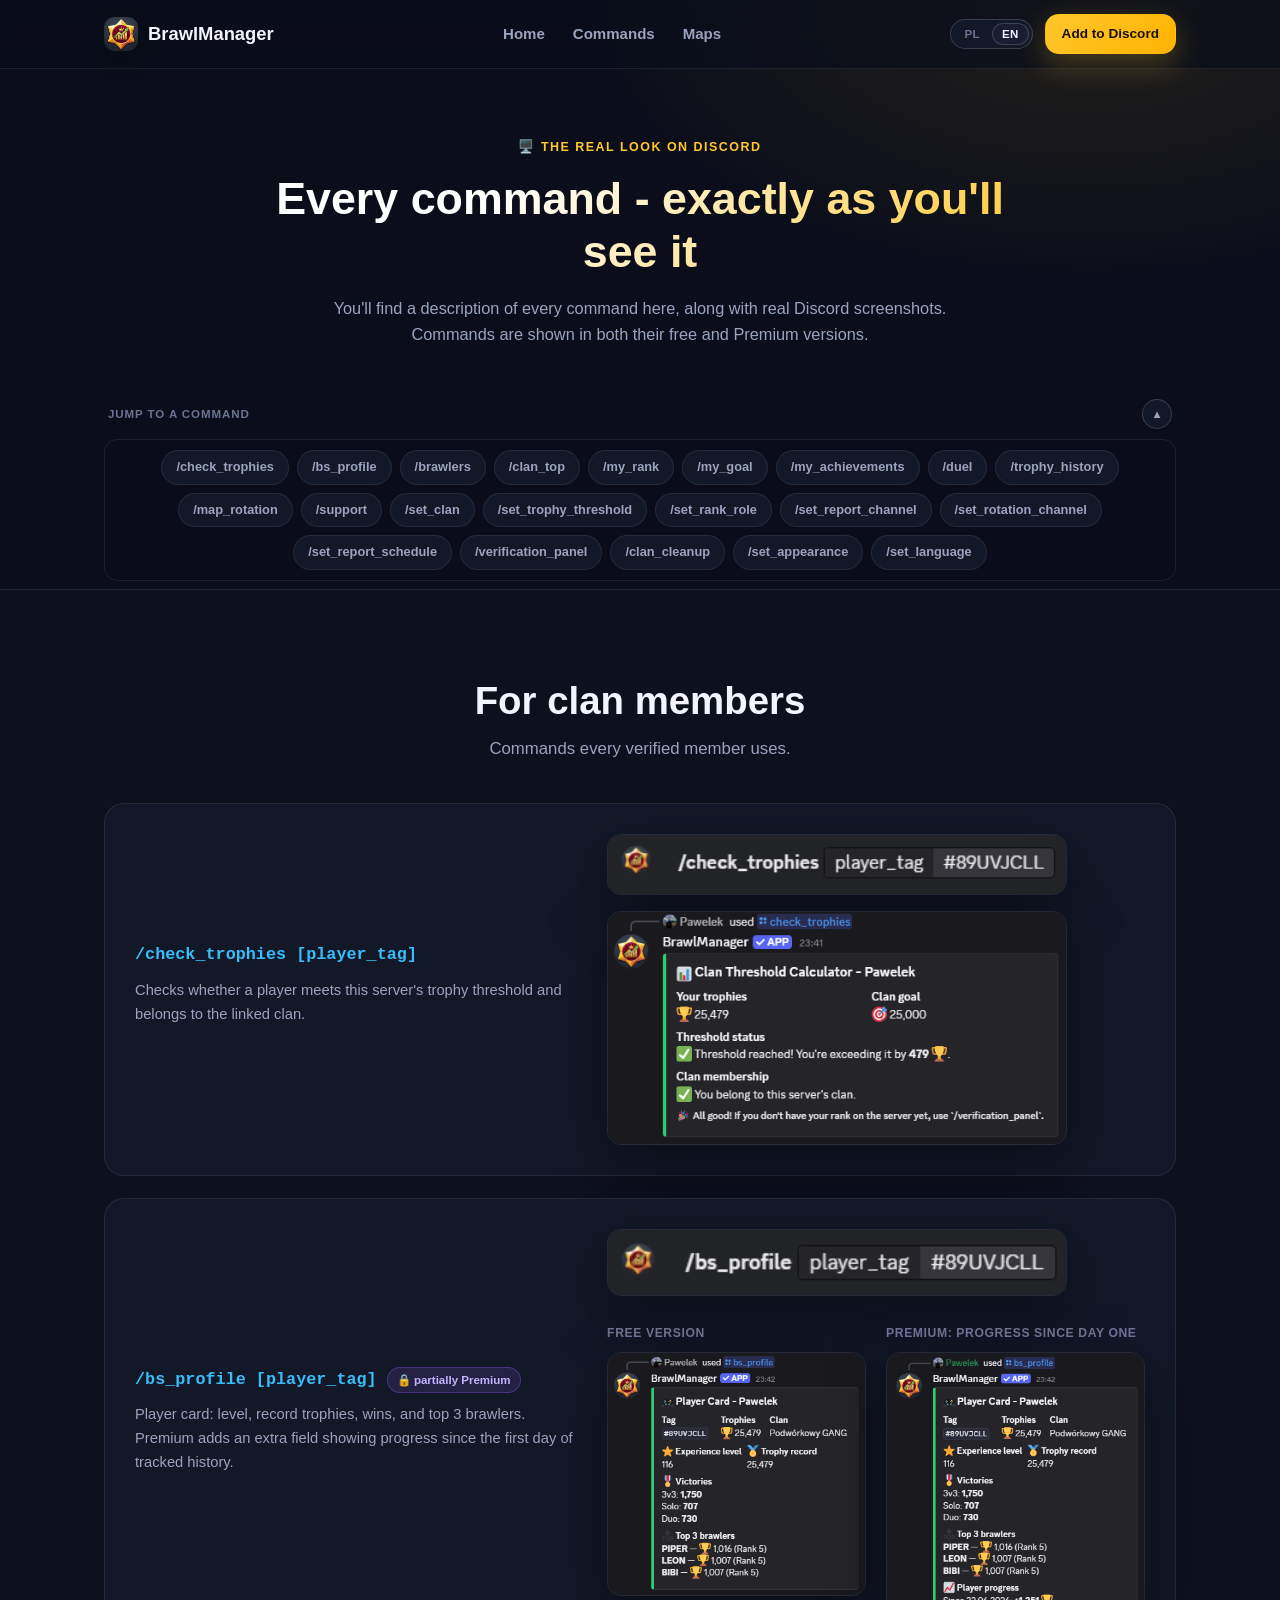
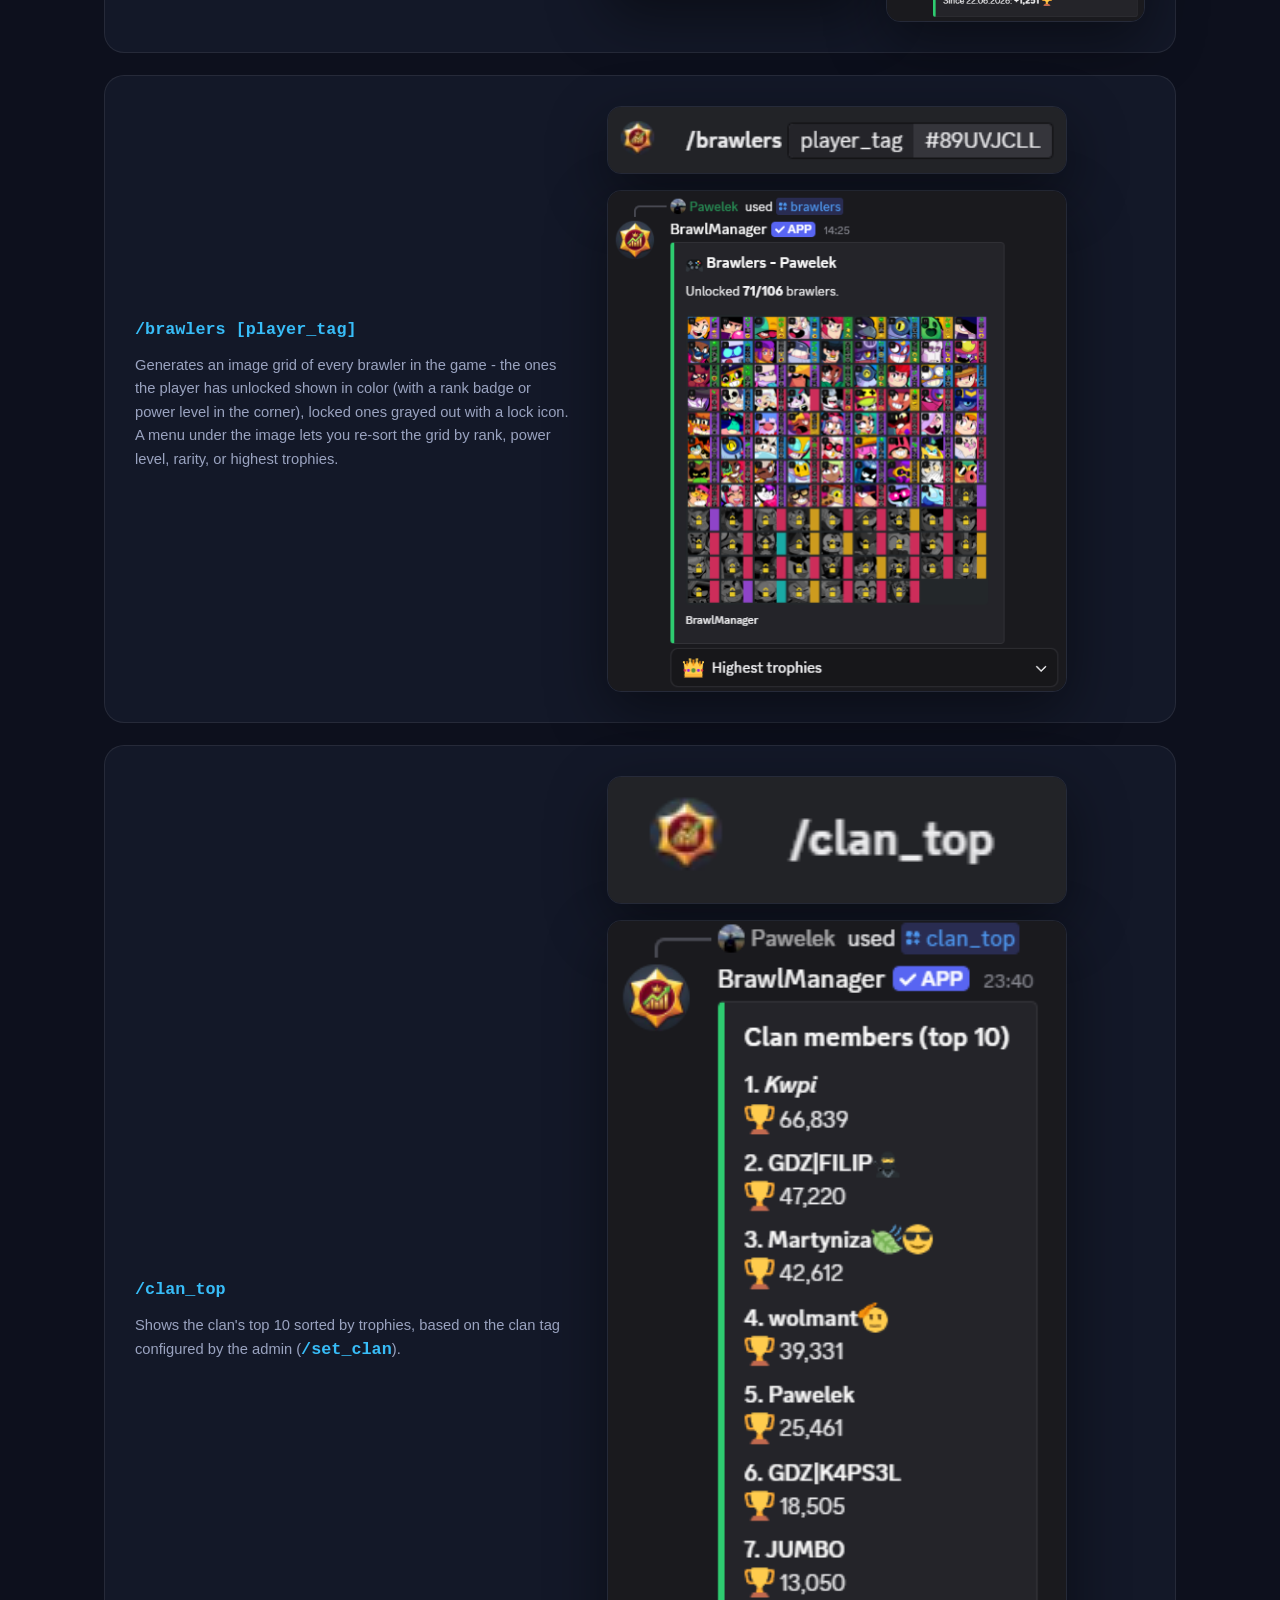
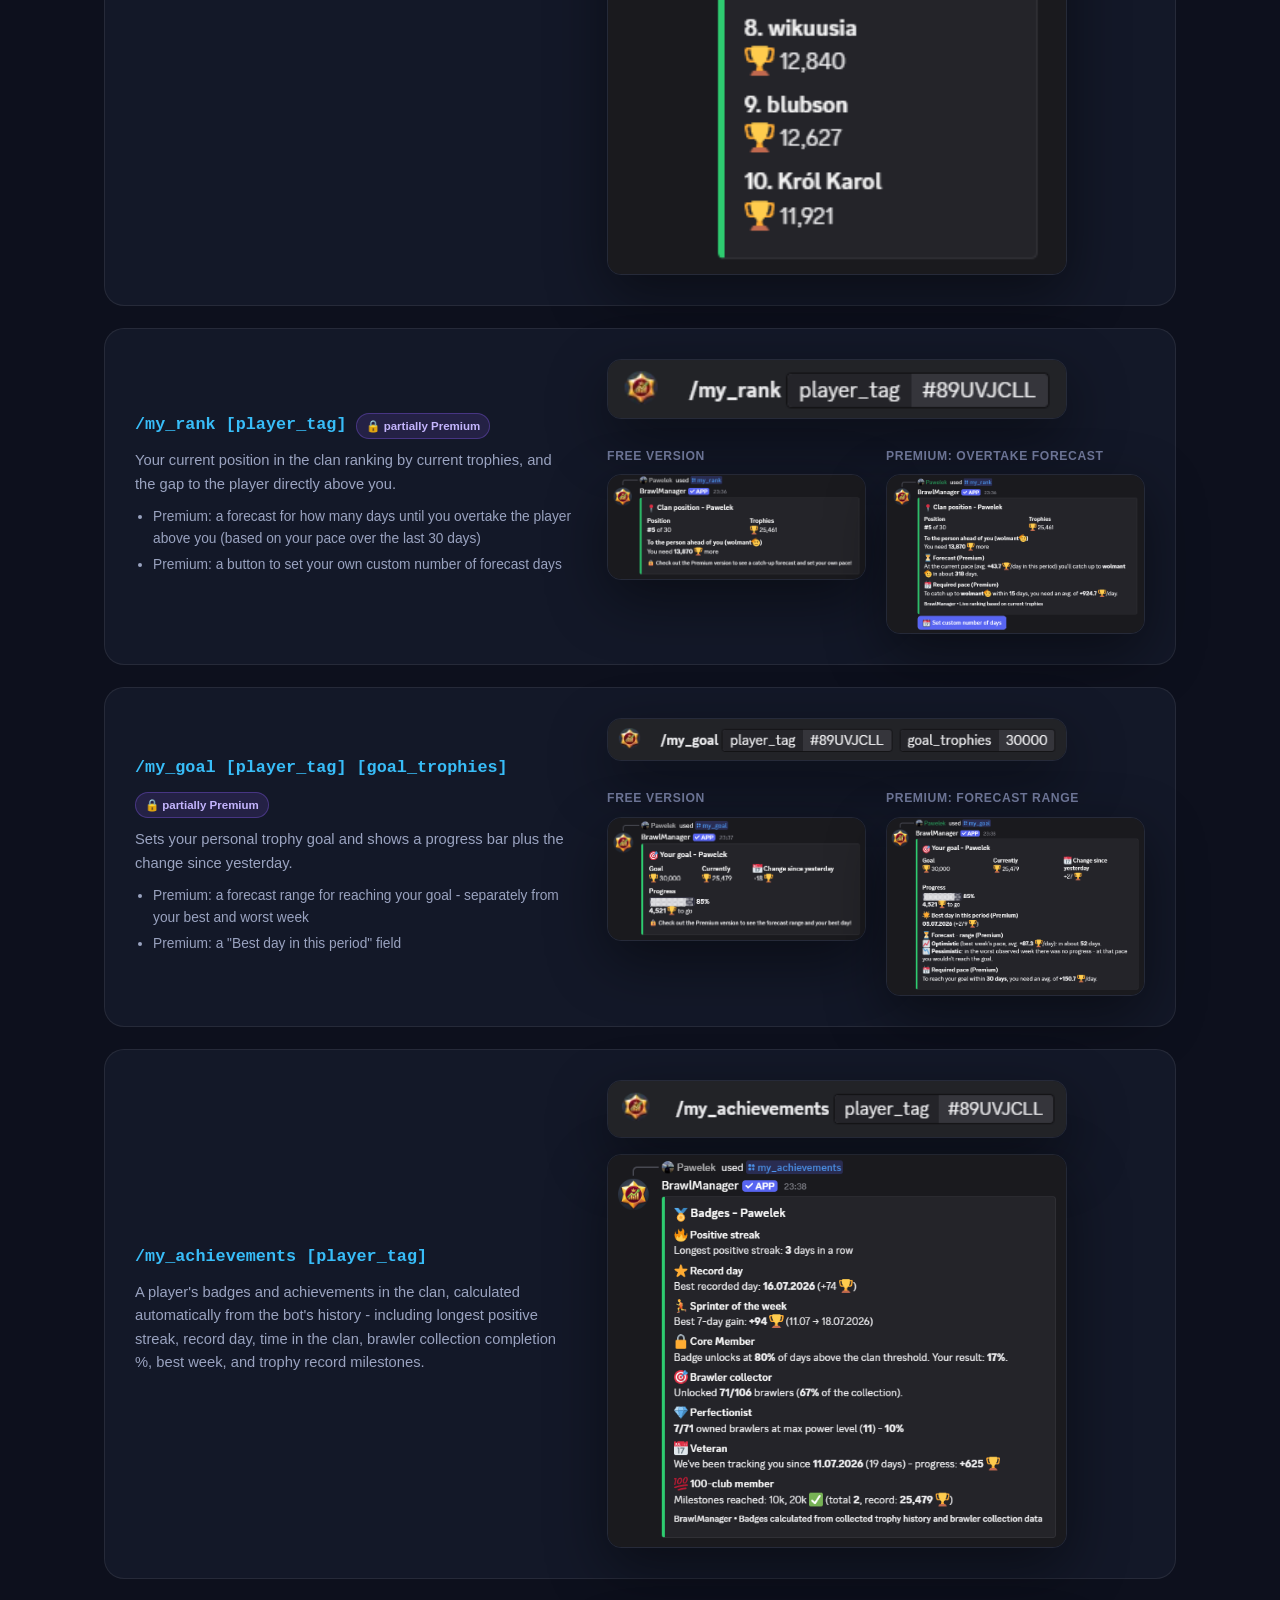
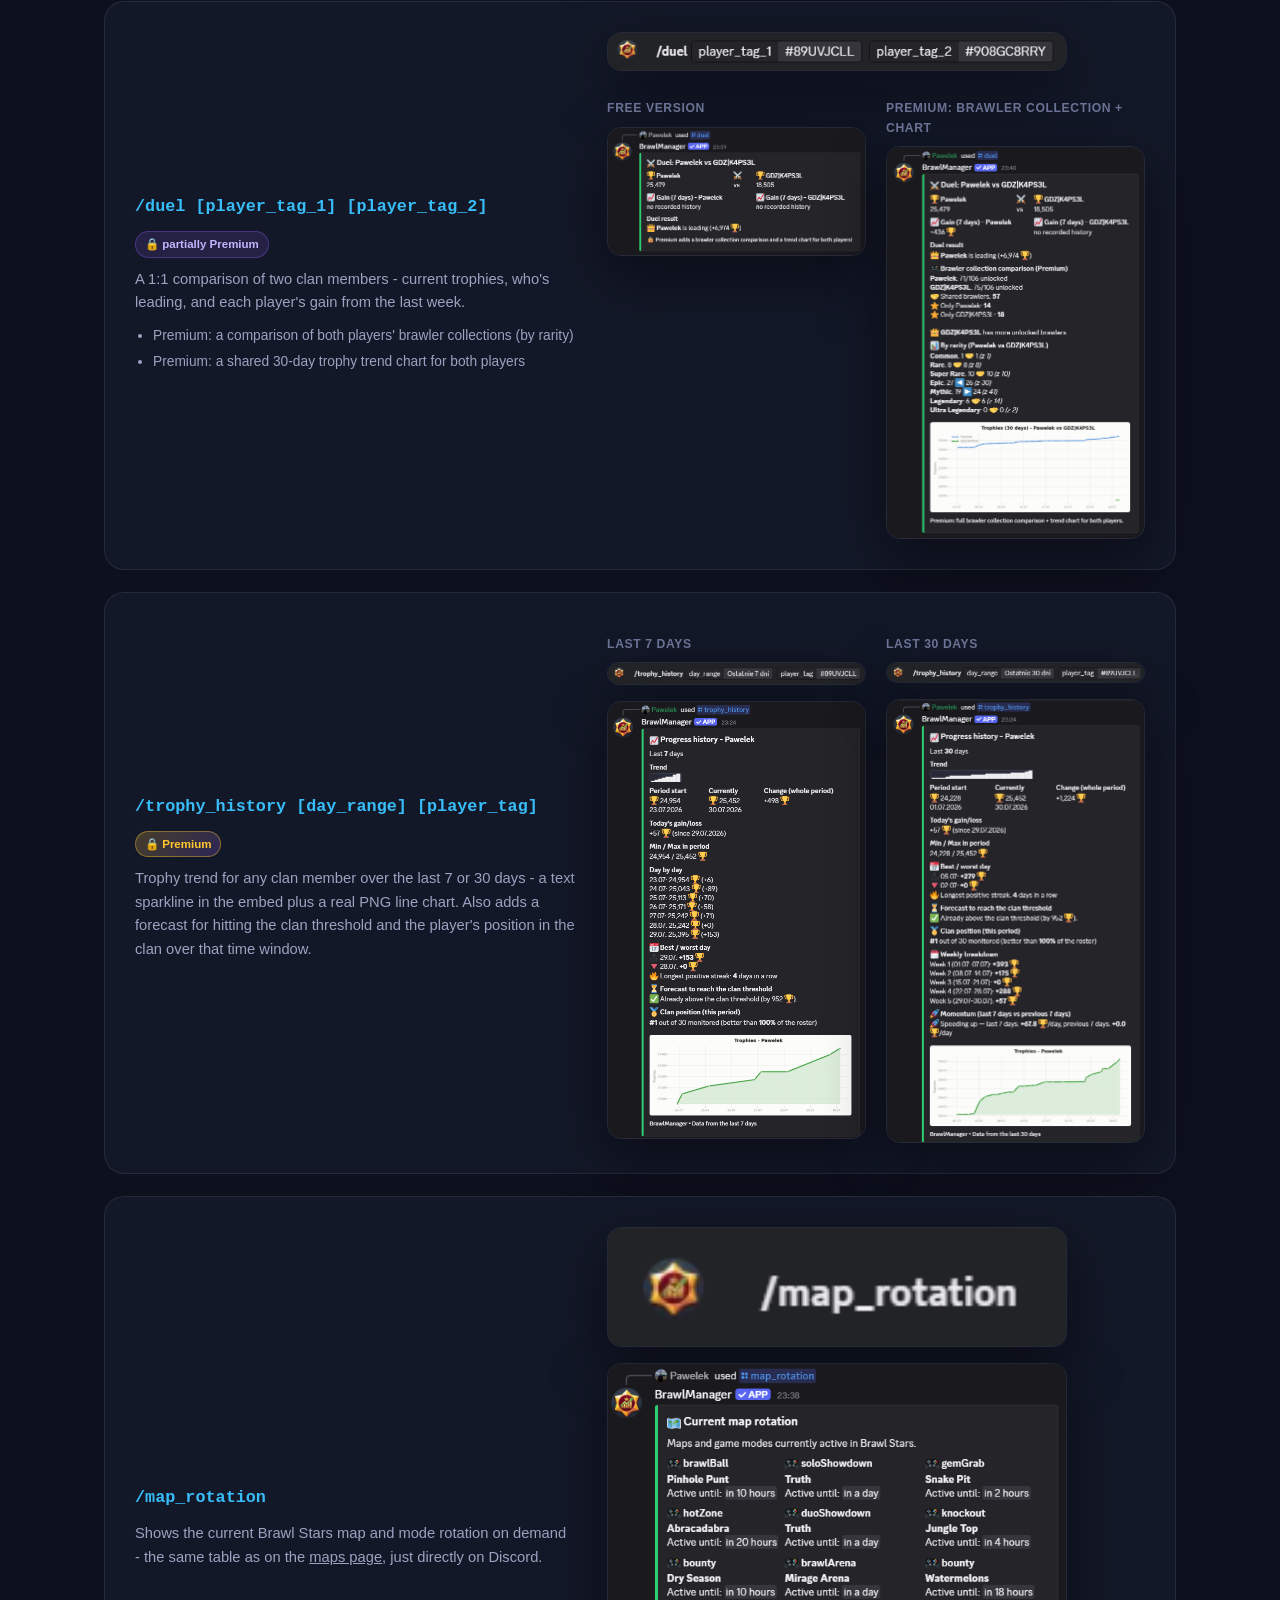
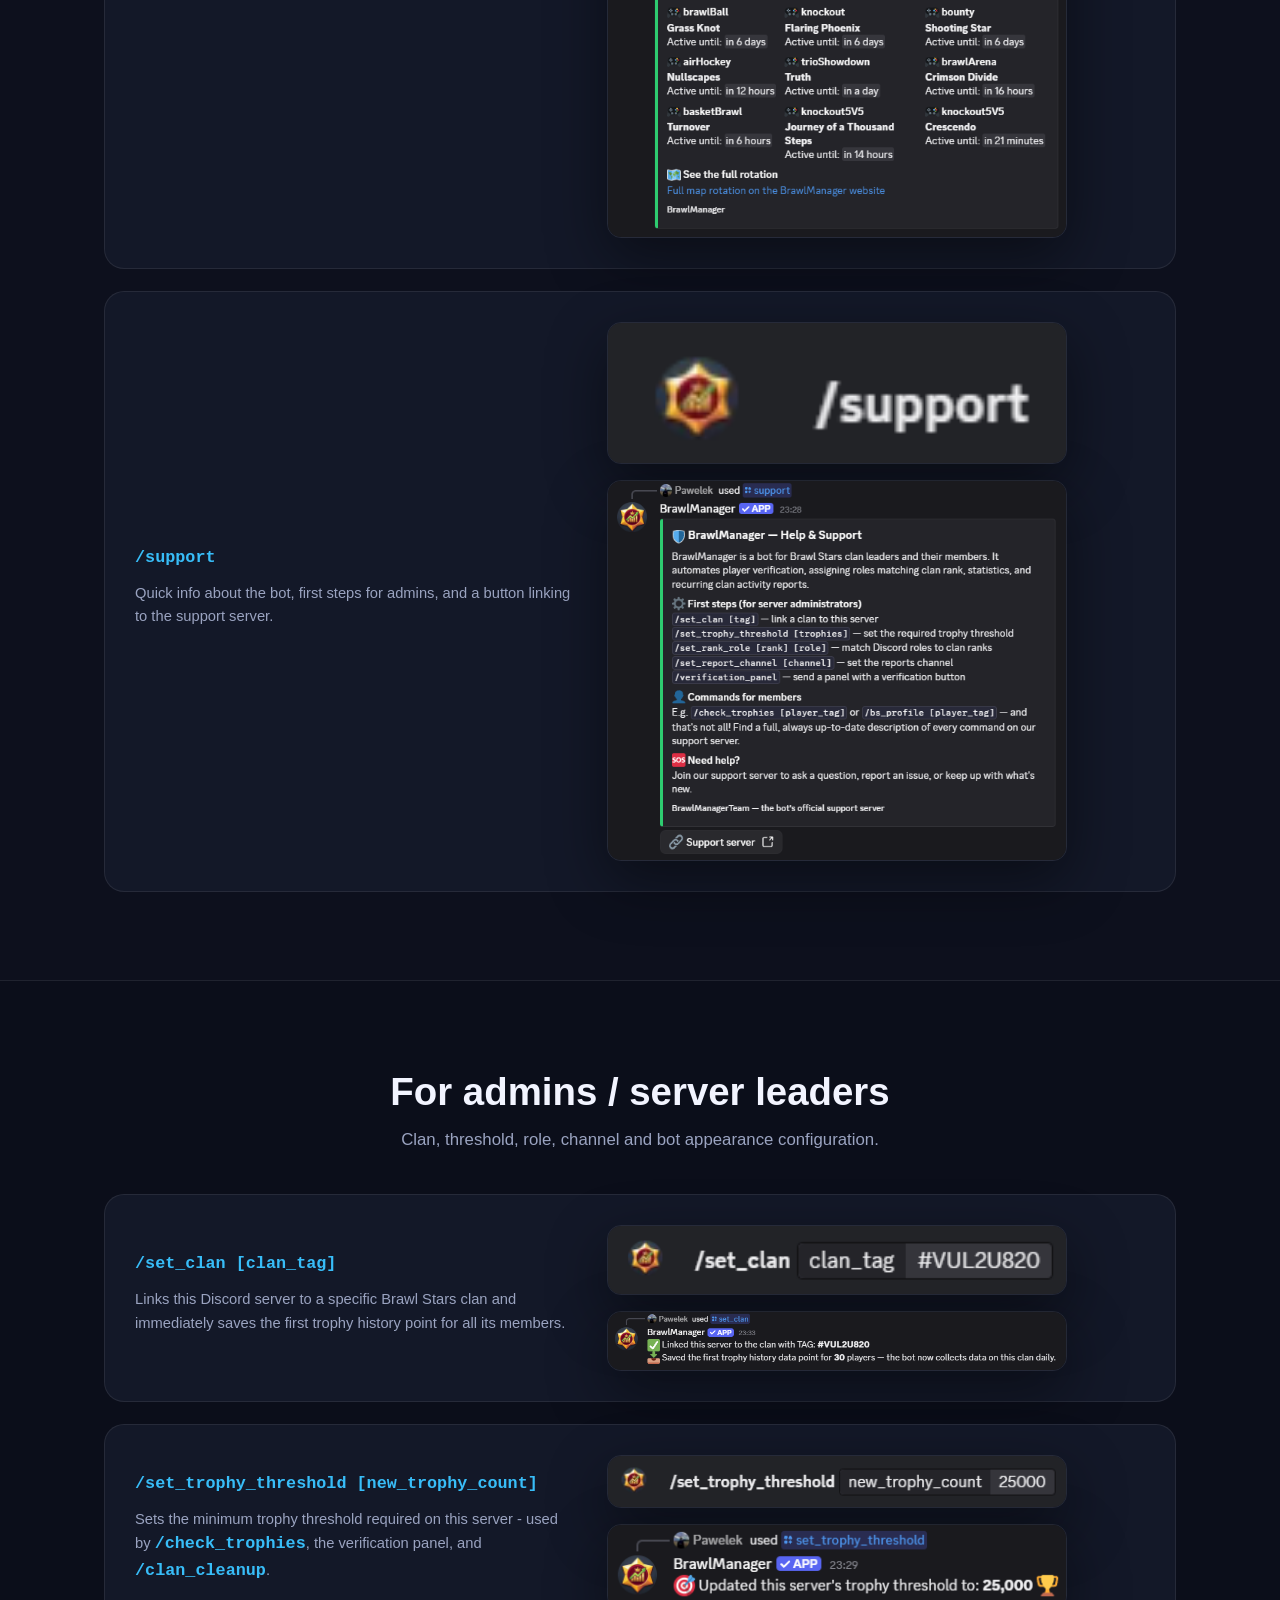
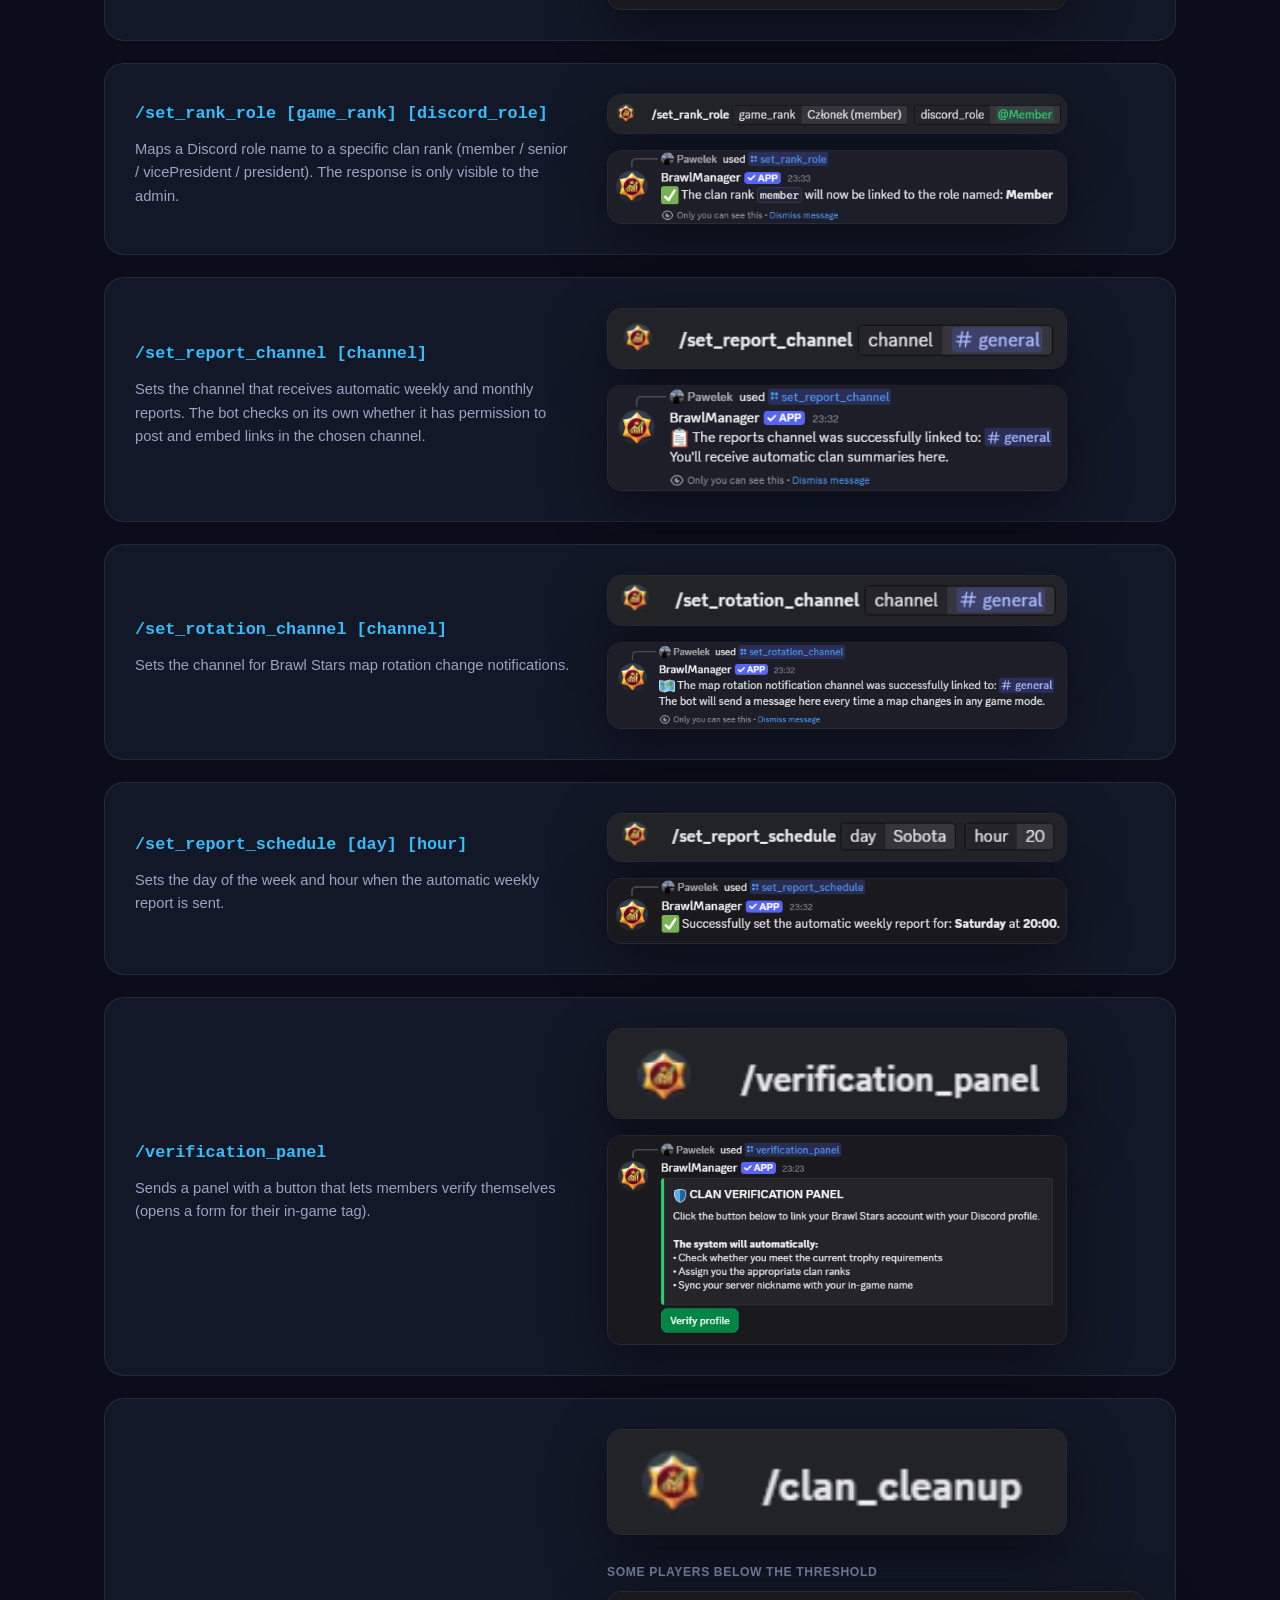
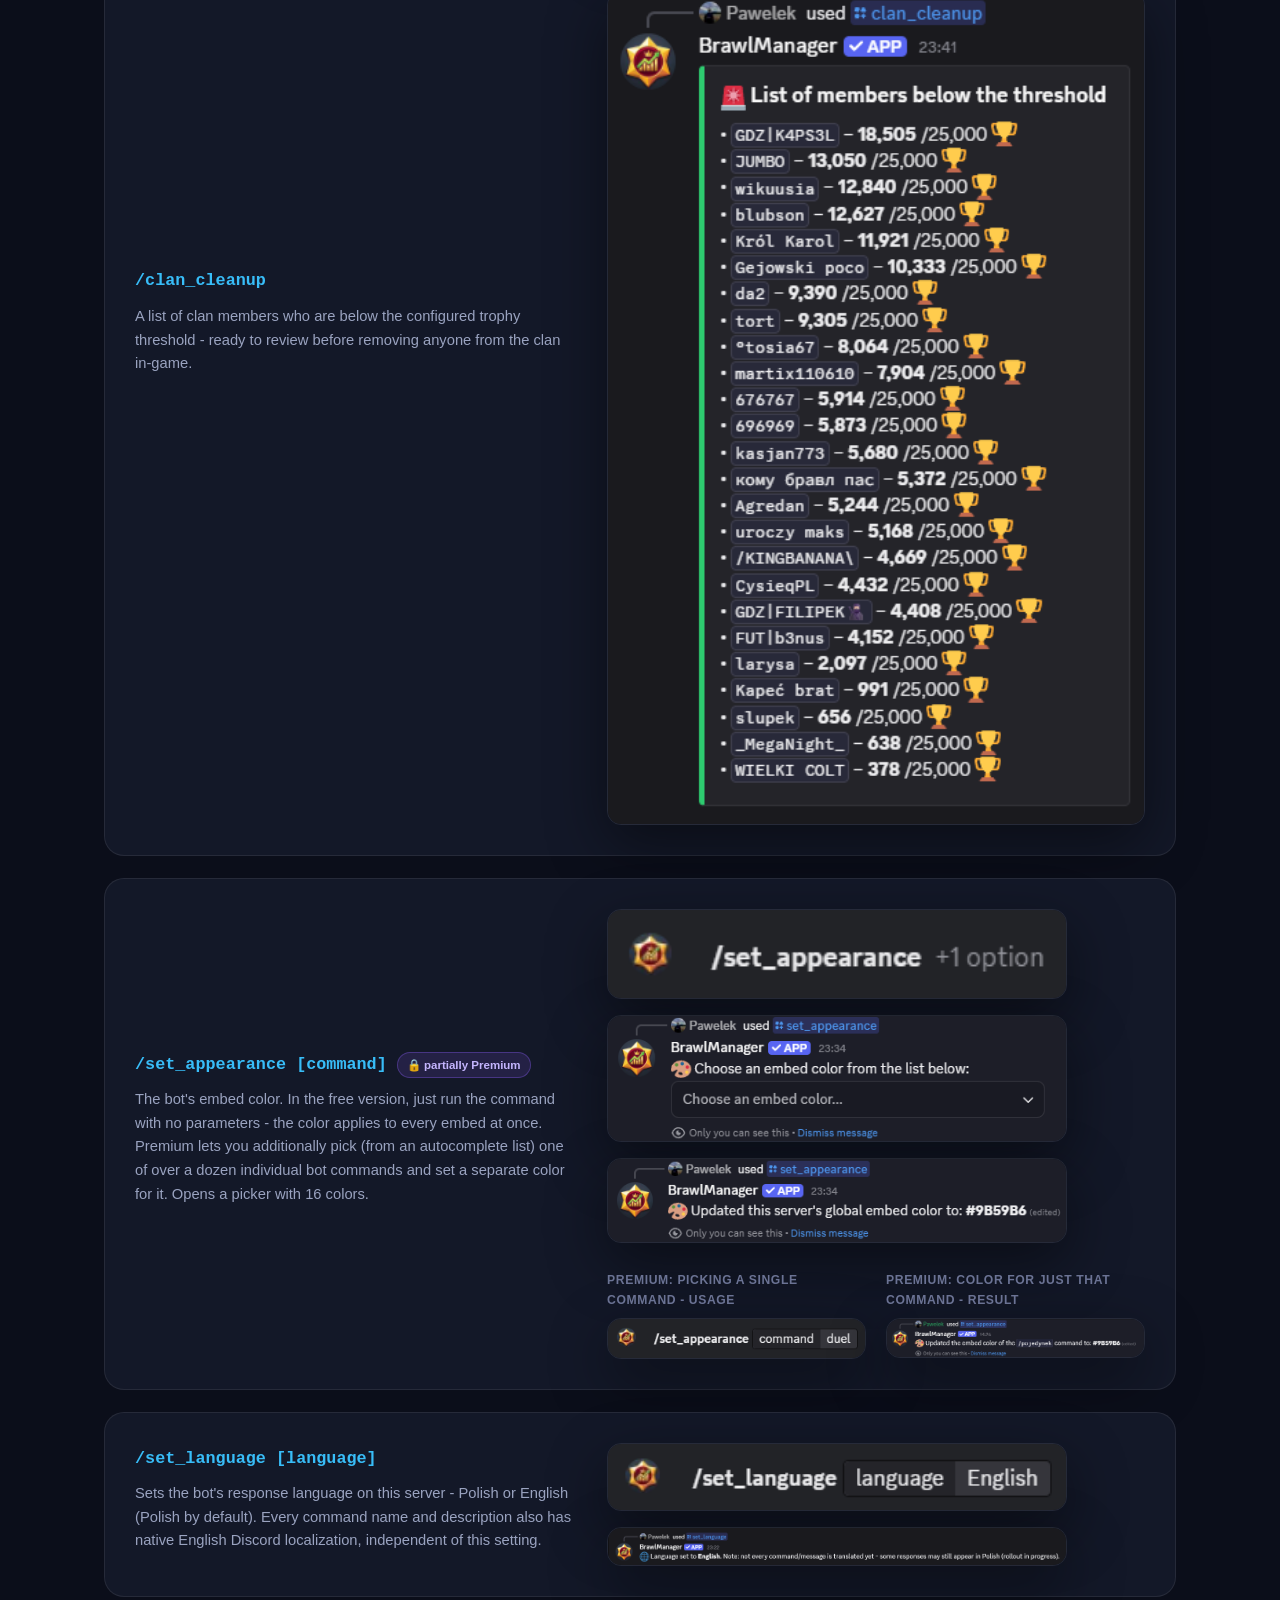
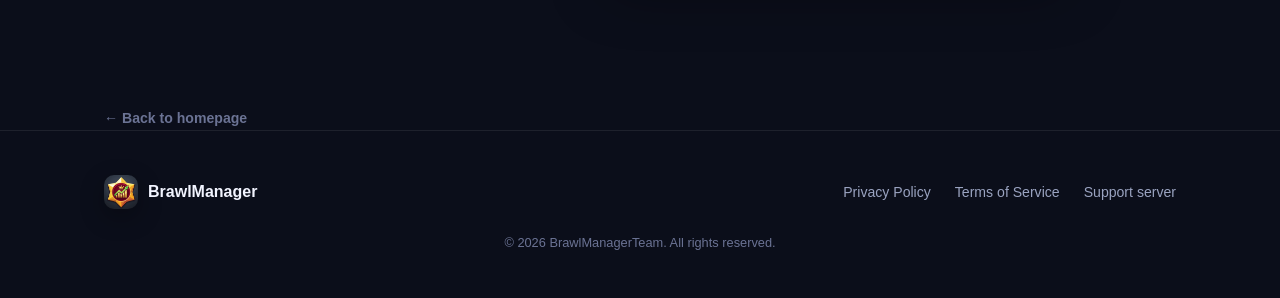
==== commit 1c35d819: "Em dash -> myślnik wszędzie + sync opisów PL/EN po skrótach Pawła Zamienia wszystkie "—" na "-" w tr" ====
--- a/Commands/index.html
+++ b/Commands/index.html
@@ -3,7 +3,7 @@
 <head>
     <meta charset="UTF-8">
     <meta name="viewport" content="width=device-width, initial-scale=1.0">
-    <title>All commands with visuals — BrawlManager</title>
+    <title>All commands with visuals - BrawlManager</title>
     <meta name="description" content="Full list of BrawlManager commands (for members and admins), with an accurate look at how the bot responds on Discord.">
     <link rel="icon" type="image/png" href="/assets/logo.png">
     <link rel="stylesheet" href="/assets/style.css">
--- a/assets/style.css
+++ b/assets/style.css
@@ -402,12 +402,6 @@
   color: #c4b5fd;
 }
 
-.badge-new {
-  background: rgba(52, 211, 153, 0.14);
-  border-color: rgba(52, 211, 153, 0.4);
-  color: var(--green);
-}
-
 /* Marks a command-block whose Discord screenshots are stale (pre-redesign UI)
    and were pulled pending a fresh capture - see .command-block--text-only,
    used together on the same blocks (2026-07-22 screenshot removal pass). */
@@ -584,6 +578,21 @@
 
 .premium-table td ul li {
   margin-bottom: 4px;
+}
+
+/* Premium column content (bullet lists) in gold, matching the "PREMIUM"
+   header (.col-premium above) - Free column keeps the default text-muted
+   color. The table is always feature-name/Free/Premium (3 cols), so
+   :last-child reliably targets the Premium <td> in every row without
+   needing a dedicated class on each cell. Higher specificity than the
+   ".premium-table td ul" rule above (extra tbody/:last-child) so no
+   !important is needed. */
+.premium-table tbody td:last-child {
+  color: var(--gold);
+}
+
+.premium-table tbody td:last-child ul {
+  color: var(--gold);
 }
 
 .premium-cta {
